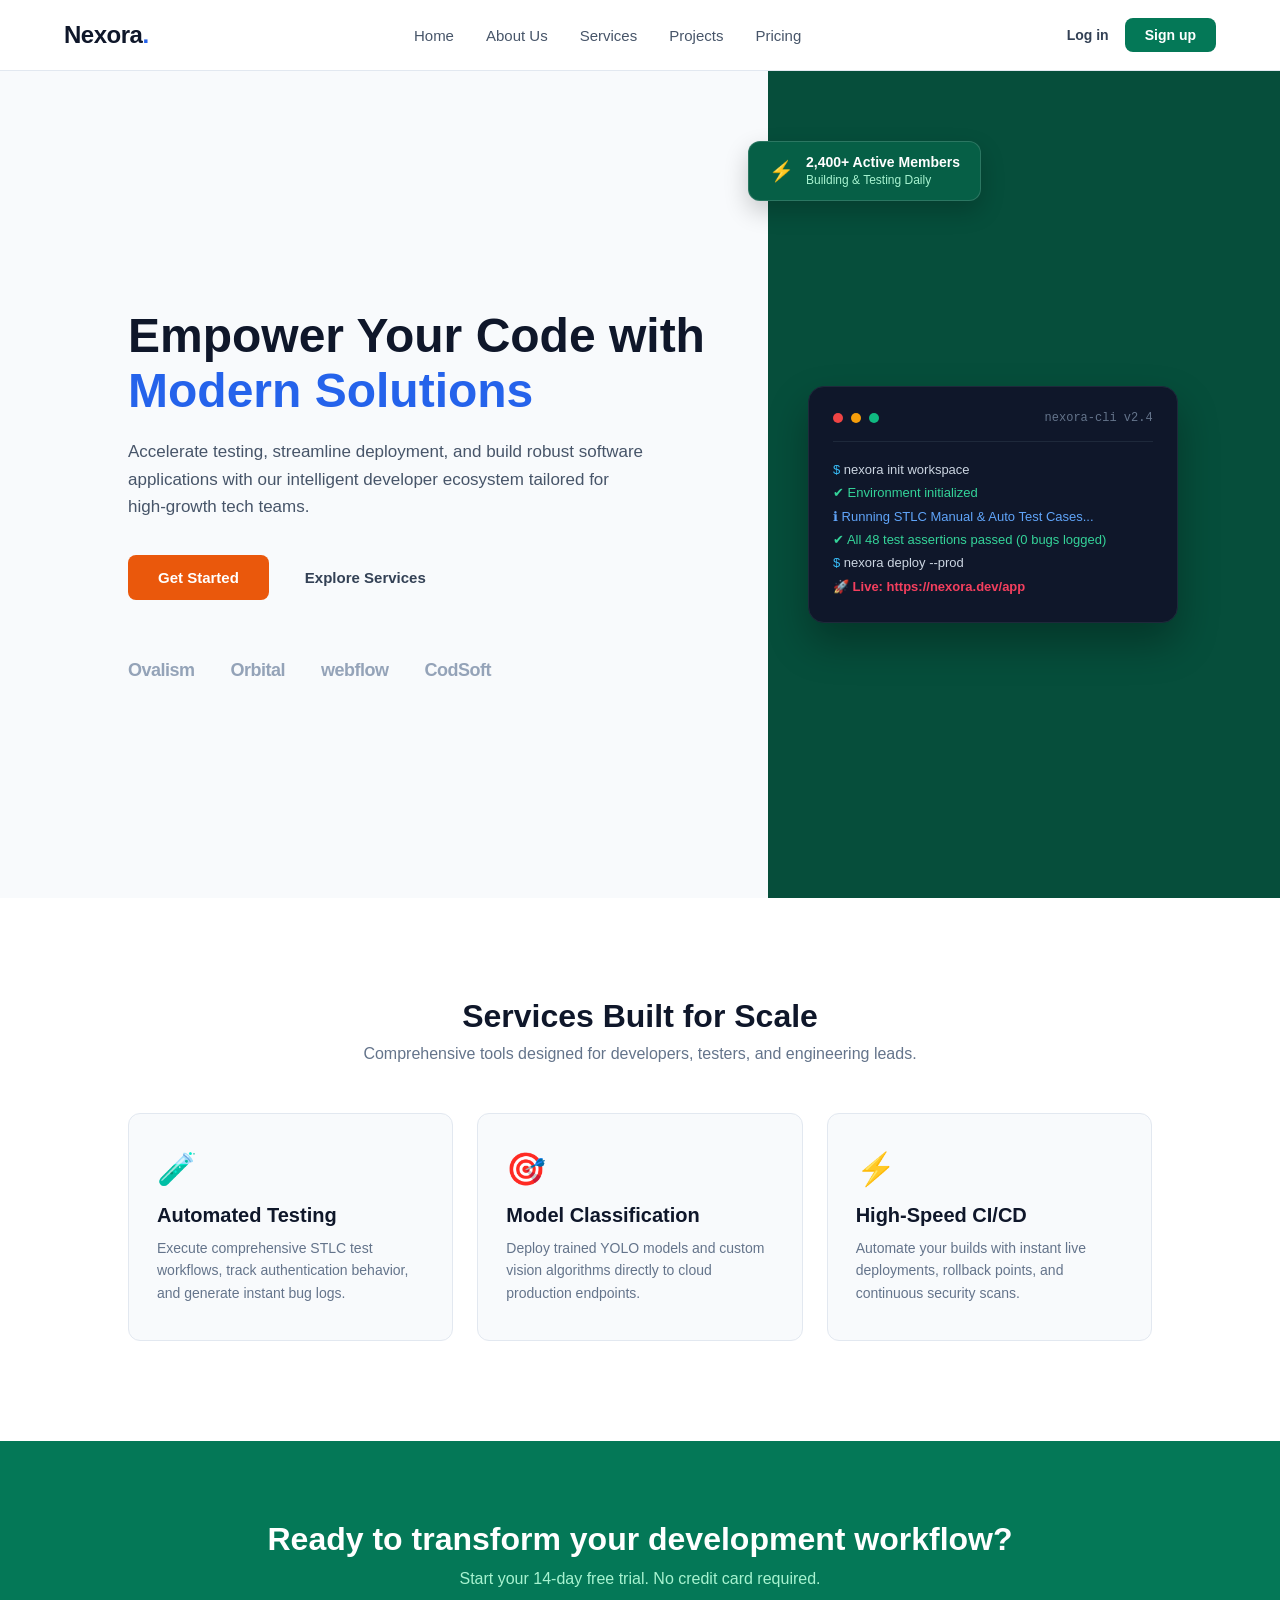
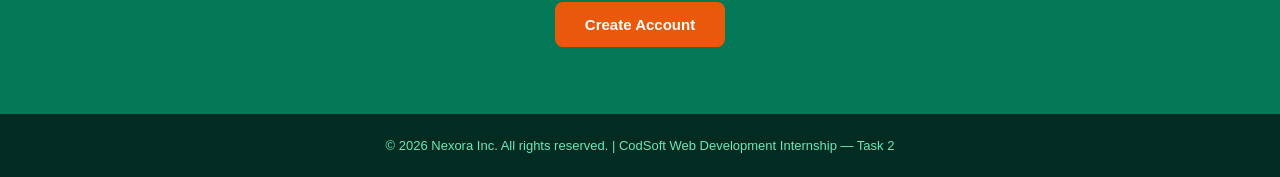
==== Task-2_LandingPage/index.html @ 4cfd9a56 "Complete Level 1 tasks: Portfolio, Landing Page, and Calculator" ====
<!DOCTYPE html>
<html lang="en">
<head>
    <meta charset="UTF-8">
    <meta name="viewport" content="width=device-width, initial-scale=1.0">
    <title>Nexora - Next-Gen Developer Platform</title>
    <link rel="stylesheet" href="style.css">
</head>
<body>

    <!-- Header Section -->
    <header class="navbar">
        <div class="nav-container">
            <div class="logo">Nexora<span>.</span></div>
            <nav class="nav-links">
                <a href="#home">Home</a>
                <a href="#about">About Us</a>
                <a href="#services">Services</a>
                <a href="#projects">Projects</a>
                <a href="#pricing">Pricing</a>
            </nav>
            <div class="nav-auth">
                <a href="#login" class="btn-login">Log in</a>
                <a href="#signup" class="btn-signup">Sign up</a>
            </div>
        </div>
    </header>

    <!-- Hero Section with Visual Split -->
    <section id="home" class="hero-wrapper">
        <div class="hero-left">
            <h1>Empower Your Code with <span>Modern Solutions</span></h1>
            <p>Accelerate testing, streamline deployment, and build robust software applications with our intelligent developer ecosystem tailored for high-growth tech teams.</p>
            <div class="hero-actions">
                <a href="#signup" class="btn-primary">Get Started</a>
                <a href="#services" class="btn-secondary">Explore Services</a>
            </div>
            
            <!-- Trust / Partner Logos -->
            <div class="partner-logos">
                <span>Ovalism</span>
                <span>Orbital</span>
                <span>webflow</span>
                <span>CodSoft</span>
            </div>
        </div>

        <div class="hero-right">
            <!-- Floating Badge Overlay -->
            <div class="stat-badge">
                <div class="badge-icon">⚡</div>
                <div class="badge-text">
                    <strong>2,400+ Active Members</strong>
                    <span>Building & Testing Daily</span>
                </div>
            </div>

            <!-- Terminal / Preview Box -->
            <div class="code-card">
                <div class="card-header">
                    <span class="dot red"></span>
                    <span class="dot yellow"></span>
                    <span class="dot green"></span>
                    <span class="card-title">nexora-cli v2.4</span>
                </div>
                <div class="card-body">
                    <p class="line"><span>$</span> nexora init workspace</p>
                    <p class="line text-green">✔ Environment initialized</p>
                    <p class="line text-blue">ℹ Running STLC Manual & Auto Test Cases...</p>
                    <p class="line text-green">✔ All 48 test assertions passed (0 bugs logged)</p>
                    <p class="line"><span>$</span> nexora deploy --prod</p>
                    <p class="line highlight">🚀 Live: https://nexora.dev/app</p>
                </div>
            </div>
        </div>
    </section>

    <!-- Services / Features Section -->
    <section id="services" class="services-section">
        <div class="section-heading">
            <h2>Services Built for Scale</h2>
            <p>Comprehensive tools designed for developers, testers, and engineering leads.</p>
        </div>
        
        <div class="services-grid">
            <div class="service-card">
                <div class="icon">🧪</div>
                <h3>Automated Testing</h3>
                <p>Execute comprehensive STLC test workflows, track authentication behavior, and generate instant bug logs.</p>
            </div>
            <div class="service-card">
                <div class="icon">🎯</div>
                <h3>Model Classification</h3>
                <p>Deploy trained YOLO models and custom vision algorithms directly to cloud production endpoints.</p>
            </div>
            <div class="service-card">
                <div class="icon">⚡</div>
                <h3>High-Speed CI/CD</h3>
                <p>Automate your builds with instant live deployments, rollback points, and continuous security scans.</p>
            </div>
        </div>
    </section>

    <!-- Contact CTA Banner -->
    <section id="pricing" class="cta-banner">
        <h2>Ready to transform your development workflow?</h2>
        <p>Start your 14-day free trial. No credit card required.</p>
        <a href="#signup" class="btn-primary">Create Account</a>
    </section>

    <!-- Footer -->
    <footer>
        <p>&copy; 2026 Nexora Inc. All rights reserved. | CodSoft Web Development Internship — Task 2</p>
    </footer>

</body>
</html>
---- Task-2_LandingPage/style.css ----
/* Reset & Base Setup */
* {
    margin: 0;
    padding: 0;
    box-sizing: border-box;
    font-family: -apple-system, BlinkMacSystemFont, "Segoe UI", Roboto, Helvetica, Arial, sans-serif;
}

body {
    background-color: #f8fafc;
    color: #0f172a;
    overflow-x: hidden;
}

/* 1. Navbar Layout */
.navbar {
    background-color: #ffffff;
    border-bottom: 1px solid #e2e8f0;
    position: sticky;
    top: 0;
    z-index: 100;
}

.nav-container {
    max-width: 1200px;
    margin: 0 auto;
    padding: 18px 24px;
    display: flex;
    justify-content: space-between;
    align-items: center;
}

.logo {
    font-size: 24px;
    font-weight: 800;
    color: #0f172a;
    letter-spacing: -0.5px;
}

.logo span {
    color: #2563eb;
}

.nav-links {
    display: flex;
    gap: 32px;
}

.nav-links a {
    text-decoration: none;
    color: #475569;
    font-size: 15px;
    font-weight: 500;
    transition: color 0.2s ease;
}

.nav-links a:hover {
    color: #2563eb;
}

.nav-auth {
    display: flex;
    align-items: center;
    gap: 16px;
}

.btn-login {
    text-decoration: none;
    color: #334155;
    font-weight: 600;
    font-size: 14px;
}

.btn-signup {
    text-decoration: none;
    background-color: #047857; /* Matches green split theme from demo */
    color: #ffffff;
    padding: 9px 20px;
    border-radius: 8px;
    font-size: 14px;
    font-weight: 600;
    transition: background 0.2s ease;
}

.btn-signup:hover {
    background-color: #065f46;
}

/* 2. Hero Section (Split Screen Style) */
.hero-wrapper {
    display: flex;
    min-height: calc(100vh - 73px);
    background: linear-gradient(90deg, #f8fafc 60%, #064e3b 60%); /* Split background */
}

.hero-left {
    width: 60%;
    padding: 80px 60px 60px 10%;
    display: flex;
    flex-direction: column;
    justify-content: center;
}

.hero-left h1 {
    font-size: 48px;
    line-height: 1.15;
    font-weight: 800;
    color: #0f172a;
    margin-bottom: 20px;
}

.hero-left h1 span {
    color: #2563eb;
}

.hero-left p {
    font-size: 17px;
    line-height: 1.6;
    color: #475569;
    margin-bottom: 35px;
    max-width: 520px;
}

.hero-actions {
    display: flex;
    align-items: center;
    gap: 16px;
    margin-bottom: 60px;
}

.btn-primary {
    background-color: #ea580c; /* Accent orange button */
    color: #ffffff;
    padding: 14px 30px;
    border-radius: 8px;
    text-decoration: none;
    font-weight: 600;
    font-size: 15px;
    transition: background 0.2s ease;
}

.btn-primary:hover {
    background-color: #c2410c;
}

.btn-secondary {
    text-decoration: none;
    color: #334155;
    font-weight: 600;
    font-size: 15px;
    padding: 14px 20px;
}

.partner-logos {
    display: flex;
    gap: 36px;
    color: #94a3b8;
    font-weight: 700;
    font-size: 18px;
    letter-spacing: -0.5px;
}

/* Hero Right Section */
.hero-right {
    width: 40%;
    padding: 60px 8% 60px 40px;
    display: flex;
    flex-direction: column;
    justify-content: center;
    position: relative;
}

/* Floating Badge */
.stat-badge {
    position: absolute;
    top: 70px;
    left: -20px;
    background-color: #065f46;
    color: #ffffff;
    padding: 12px 20px;
    border-radius: 12px;
    display: flex;
    align-items: center;
    gap: 12px;
    box-shadow: 0 10px 25px rgba(0, 0, 0, 0.2);
    z-index: 10;
    border: 1px solid rgba(255, 255, 255, 0.15);
}

.badge-icon {
    font-size: 20px;
}

.badge-text strong {
    display: block;
    font-size: 14px;
}

.badge-text span {
    font-size: 12px;
    color: #a7f3d0;
}

/* Developer Console Card */
.code-card {
    background-color: #0f172a;
    border-radius: 16px;
    padding: 24px;
    box-shadow: 0 20px 40px rgba(0, 0, 0, 0.3);
    border: 1px solid #1e293b;
    margin-top: 40px;
}

.card-header {
    display: flex;
    align-items: center;
    gap: 8px;
    padding-bottom: 16px;
    border-bottom: 1px solid #1e293b;
    margin-bottom: 16px;
}

.dot {
    width: 10px;
    height: 10px;
    border-radius: 50%;
}
.red { background-color: #ef4444; }
.yellow { background-color: #f59e0b; }
.green { background-color: #10b981; }

.card-title {
    color: #64748b;
    font-size: 12px;
    margin-left: auto;
    font-family: monospace;
}

.card-body {
    font-family: "Courier New", Courier, monospace;
    font-size: 13px;
    line-height: 1.8;
}

.line { color: #cbd5e1; }
.line span { color: #38bdf8; }
.text-green { color: #34d399; }
.text-blue { color: #60a5fa; }
.highlight { color: #f43f5e; font-weight: bold; }

/* 3. Services Section */
.services-section {
    padding: 100px 10%;
    background-color: #ffffff;
    text-align: center;
}

.section-heading h2 {
    font-size: 32px;
    font-weight: 800;
    margin-bottom: 10px;
}

.section-heading p {
    color: #64748b;
    font-size: 16px;
    margin-bottom: 50px;
}

.services-grid {
    display: flex;
    gap: 24px;
    justify-content: center;
}

.service-card {
    background-color: #f8fafc;
    border: 1px solid #e2e8f0;
    padding: 36px 28px;
    border-radius: 12px;
    flex: 1;
    text-align: left;
    transition: transform 0.2s ease, box-shadow 0.2s ease;
}

.service-card:hover {
    transform: translateY(-4px);
    box-shadow: 0 12px 24px rgba(0, 0, 0, 0.05);
}

.service-card .icon {
    font-size: 32px;
    margin-bottom: 16px;
}

.service-card h3 {
    font-size: 20px;
    margin-bottom: 10px;
    color: #0f172a;
}

.service-card p {
    font-size: 14px;
    color: #64748b;
    line-height: 1.6;
}

/* 4. CTA Banner */
.cta-banner {
    background-color: #047857;
    color: #ffffff;
    text-align: center;
    padding: 80px 20px;
}

.cta-banner h2 {
    font-size: 32px;
    font-weight: 800;
    margin-bottom: 12px;
}

.cta-banner p {
    color: #a7f3d0;
    margin-bottom: 28px;
    font-size: 16px;
}

/* 5. Footer */
footer {
    background-color: #022c22;
    color: #6ee7b7;
    text-align: center;
    padding: 24px;
    font-size: 13px;
}

/* Responsive Rules */
@media (max-width: 900px) {
    .hero-wrapper {
        flex-direction: column;
        background: #f8fafc;
    }
    .hero-left, .hero-right {
        width: 100%;
        padding: 40px 24px;
    }
    .hero-right {
        background-color: #064e3b;
    }
    .services-grid {
        flex-direction: column;
    }
}
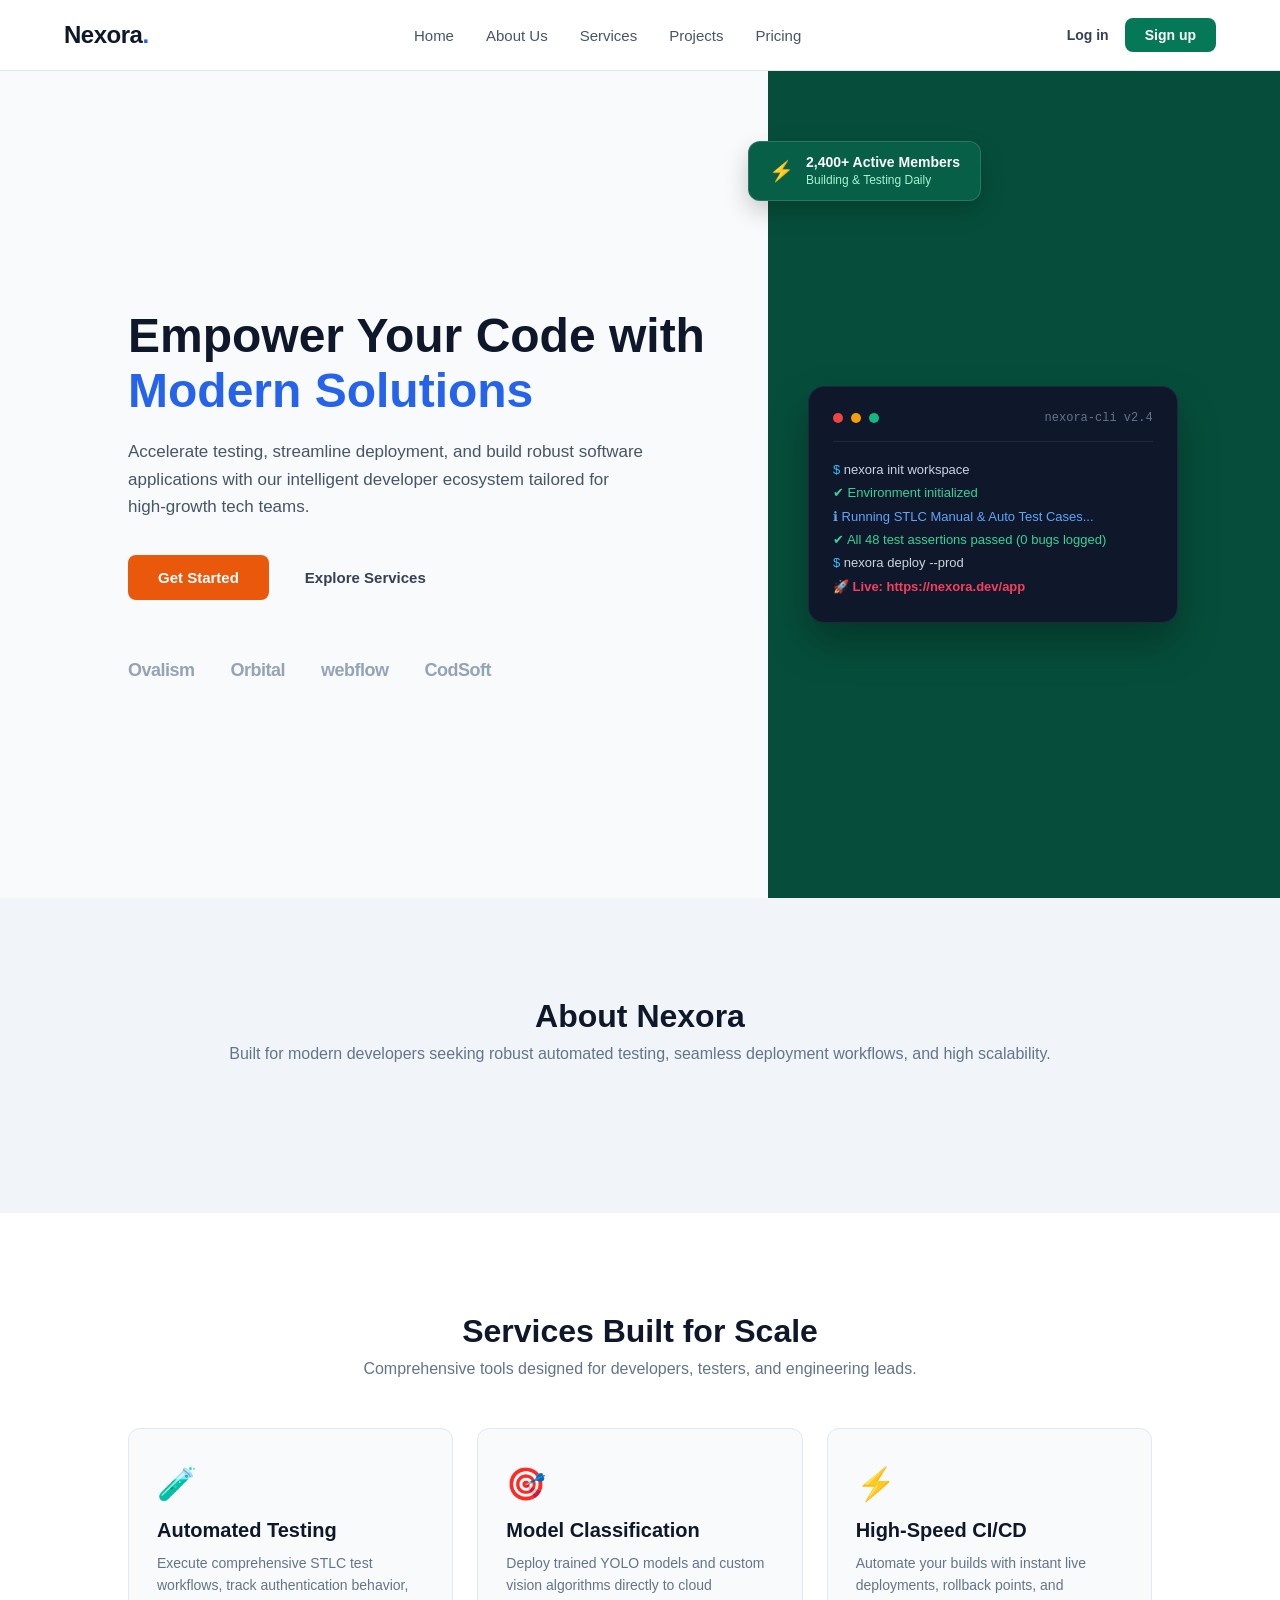
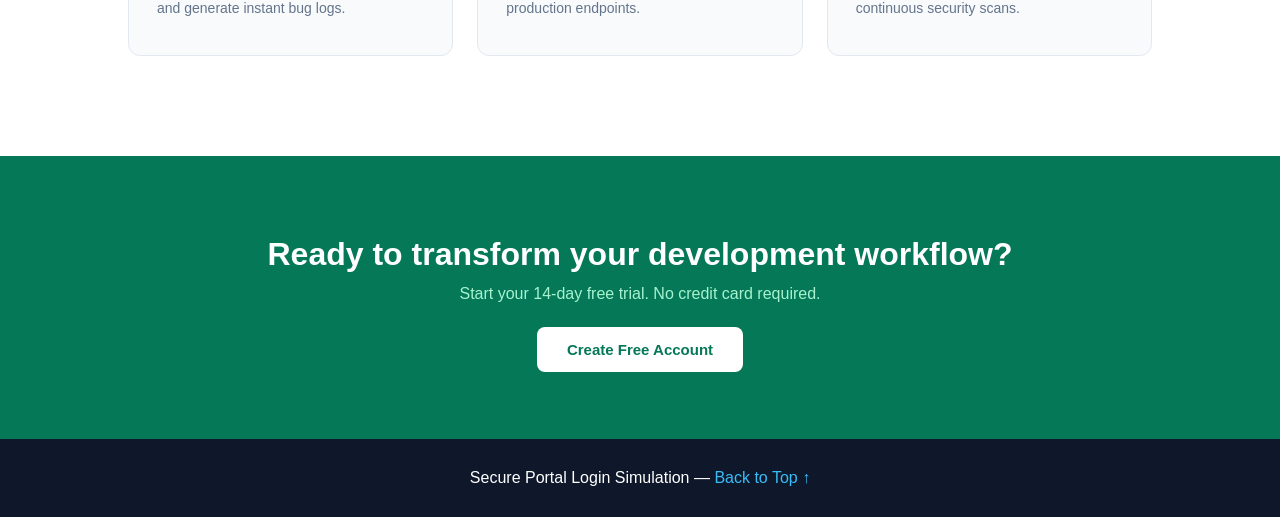
==== commit db77f584: "Update Task 2 landing page with interactive auth alerts and smooth scrolling" ====
--- a/Task-2_LandingPage/index.html
+++ b/Task-2_LandingPage/index.html
@@ -20,10 +20,10 @@
                 <a href="#pricing">Pricing</a>
             </nav>
             <div class="nav-auth">
-                <a href="#login" class="btn-login">Log in</a>
-                <a href="#signup" class="btn-signup">Sign up</a>
-            </div>
-        </div>
+    <a href="#" onclick="alert('Login modal coming soon!')" class="btn-login">Log in</a>
+    <a href="#" onclick="alert('Sign up flow coming soon!')" class="btn-signup">Sign up</a>
+</div>
+        
     </header>
 
     <!-- Hero Section with Visual Split -->
@@ -32,7 +32,7 @@
             <h1>Empower Your Code with <span>Modern Solutions</span></h1>
             <p>Accelerate testing, streamline deployment, and build robust software applications with our intelligent developer ecosystem tailored for high-growth tech teams.</p>
             <div class="hero-actions">
-                <a href="#signup" class="btn-primary">Get Started</a>
+                <a href="#services" class="btn-primary">Get Started</a>
                 <a href="#services" class="btn-secondary">Explore Services</a>
             </div>
             
@@ -75,6 +75,14 @@
         </div>
     </section>
 
+    <!-- About Us Section -->
+    <section id="about" class="services-section" style="background-color: #f1f5f9;">
+        <div class="section-heading">
+            <h2>About Nexora</h2>
+            <p>Built for modern developers seeking robust automated testing, seamless deployment workflows, and high scalability.</p>
+        </div>
+    </section>
+
     <!-- Services / Features Section -->
     <section id="services" class="services-section">
         <div class="section-heading">
@@ -82,7 +90,7 @@
             <p>Comprehensive tools designed for developers, testers, and engineering leads.</p>
         </div>
         
-        <div class="services-grid">
+        <div class="services-grid" id="projects">
             <div class="service-card">
                 <div class="icon">🧪</div>
                 <h3>Automated Testing</h3>
@@ -101,17 +109,16 @@
         </div>
     </section>
 
-    <!-- Contact CTA Banner -->
+    <!-- Contact CTA Banner / Pricing / Signup Target -->
     <section id="pricing" class="cta-banner">
         <h2>Ready to transform your development workflow?</h2>
         <p>Start your 14-day free trial. No credit card required.</p>
-        <a href="#signup" class="btn-primary">Create Account</a>
+        <div id="signup" style="padding-top: 10px;">
+            <a href="#home" class="btn-primary" style="background-color: #ffffff; color: #047857;">Create Free Account</a>
+        </div>
     </section>
 
-    <!-- Footer -->
-    <footer>
-        <p>&copy; 2026 Nexora Inc. All rights reserved. | CodSoft Web Development Internship — Task 2</p>
-    </footer>
-
-</body>
-</html>+    <!-- Login Target Anchor -->
+    <div id="login" style="padding: 30px; text-align: center; background-color: #0f172a; color: #fff;">
+        <p>Secure Portal Login Simulation — <a href="#home" style="color: #38bdf8; text-decoration: none;">Back to Top ↑</a></p>
+    </div>
--- a/Task-2_LandingPage/style.css
+++ b/Task-2_LandingPage/style.css
@@ -1,4 +1,8 @@
 /* Reset & Base Setup */
+html {
+    scroll-behavior: smooth;
+}
+
 * {
     margin: 0;
     padding: 0;
@@ -73,7 +77,7 @@
 
 .btn-signup {
     text-decoration: none;
-    background-color: #047857; /* Matches green split theme from demo */
+    background-color: #047857;
     color: #ffffff;
     padding: 9px 20px;
     border-radius: 8px;
@@ -90,7 +94,7 @@
 .hero-wrapper {
     display: flex;
     min-height: calc(100vh - 73px);
-    background: linear-gradient(90deg, #f8fafc 60%, #064e3b 60%); /* Split background */
+    background: linear-gradient(90deg, #f8fafc 60%, #064e3b 60%);
 }
 
 .hero-left {
@@ -129,7 +133,7 @@
 }
 
 .btn-primary {
-    background-color: #ea580c; /* Accent orange button */
+    background-color: #ea580c;
     color: #ffffff;
     padding: 14px 30px;
     border-radius: 8px;
